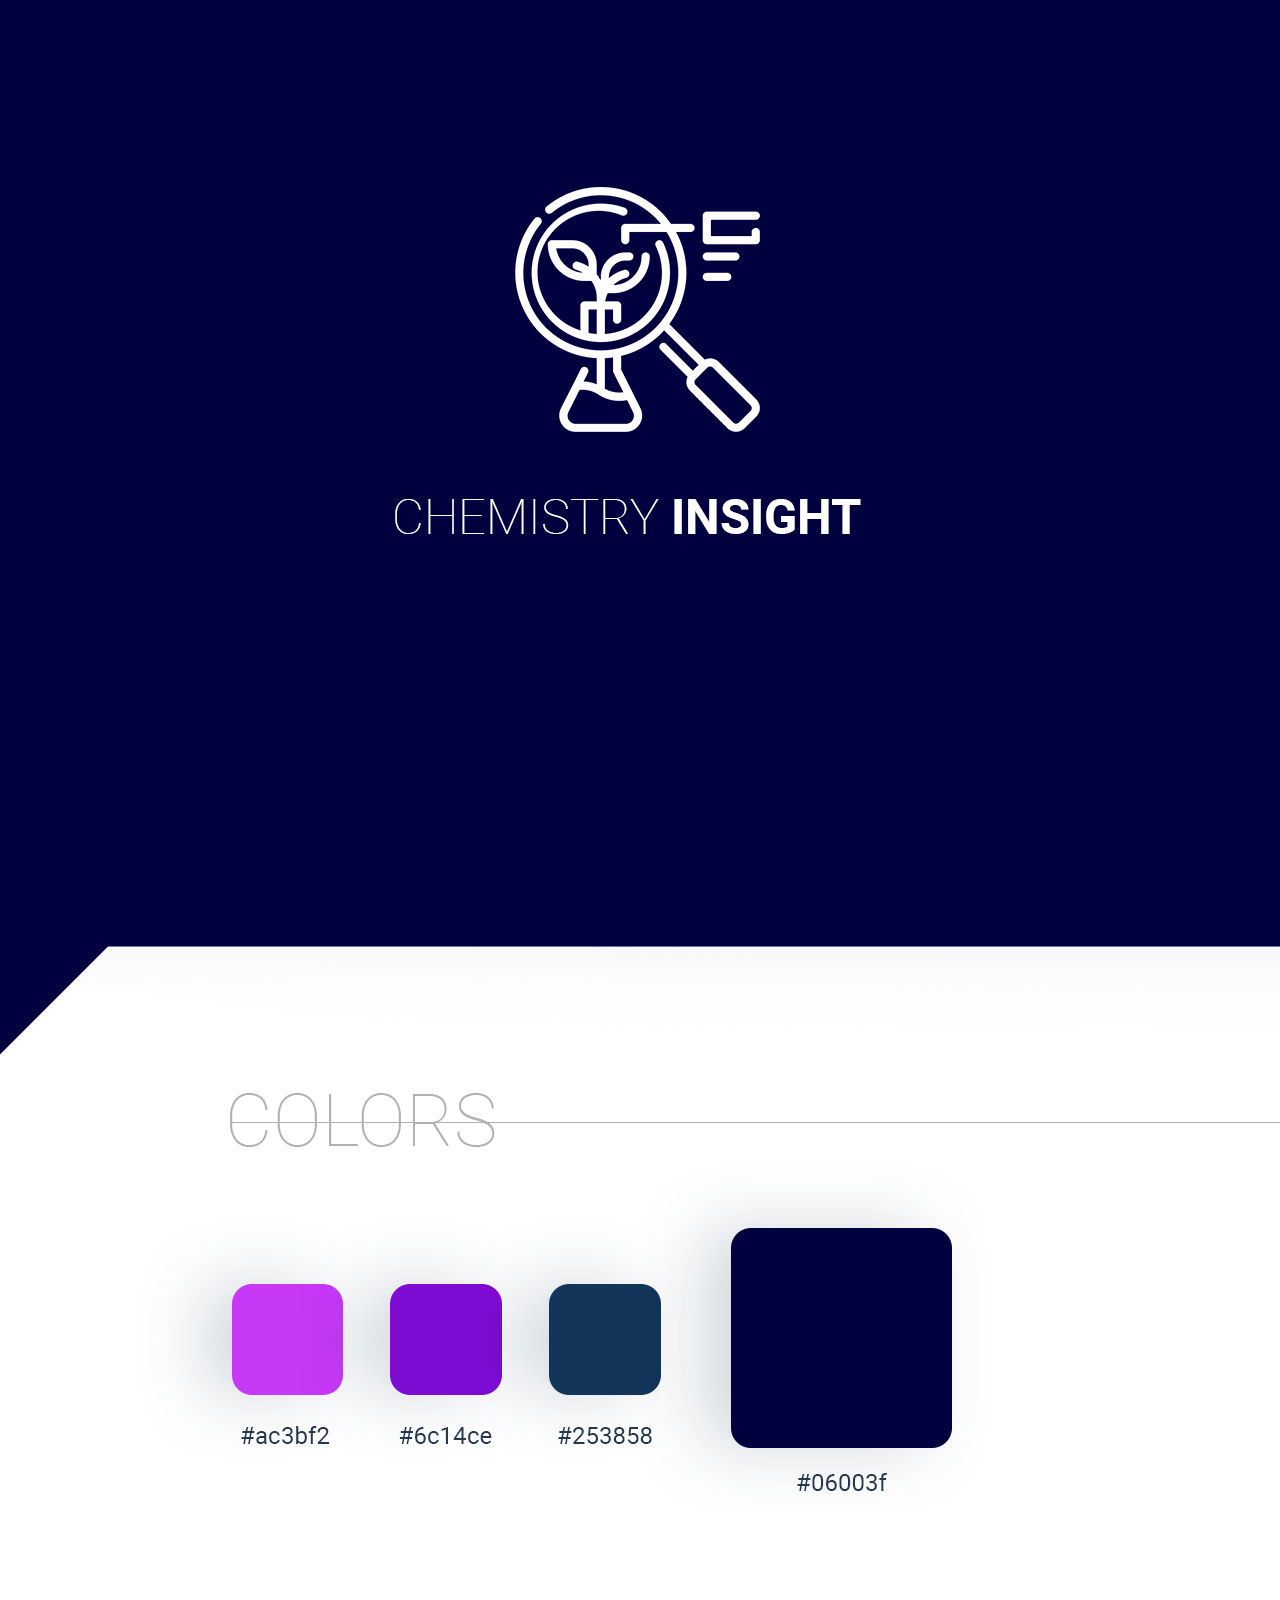
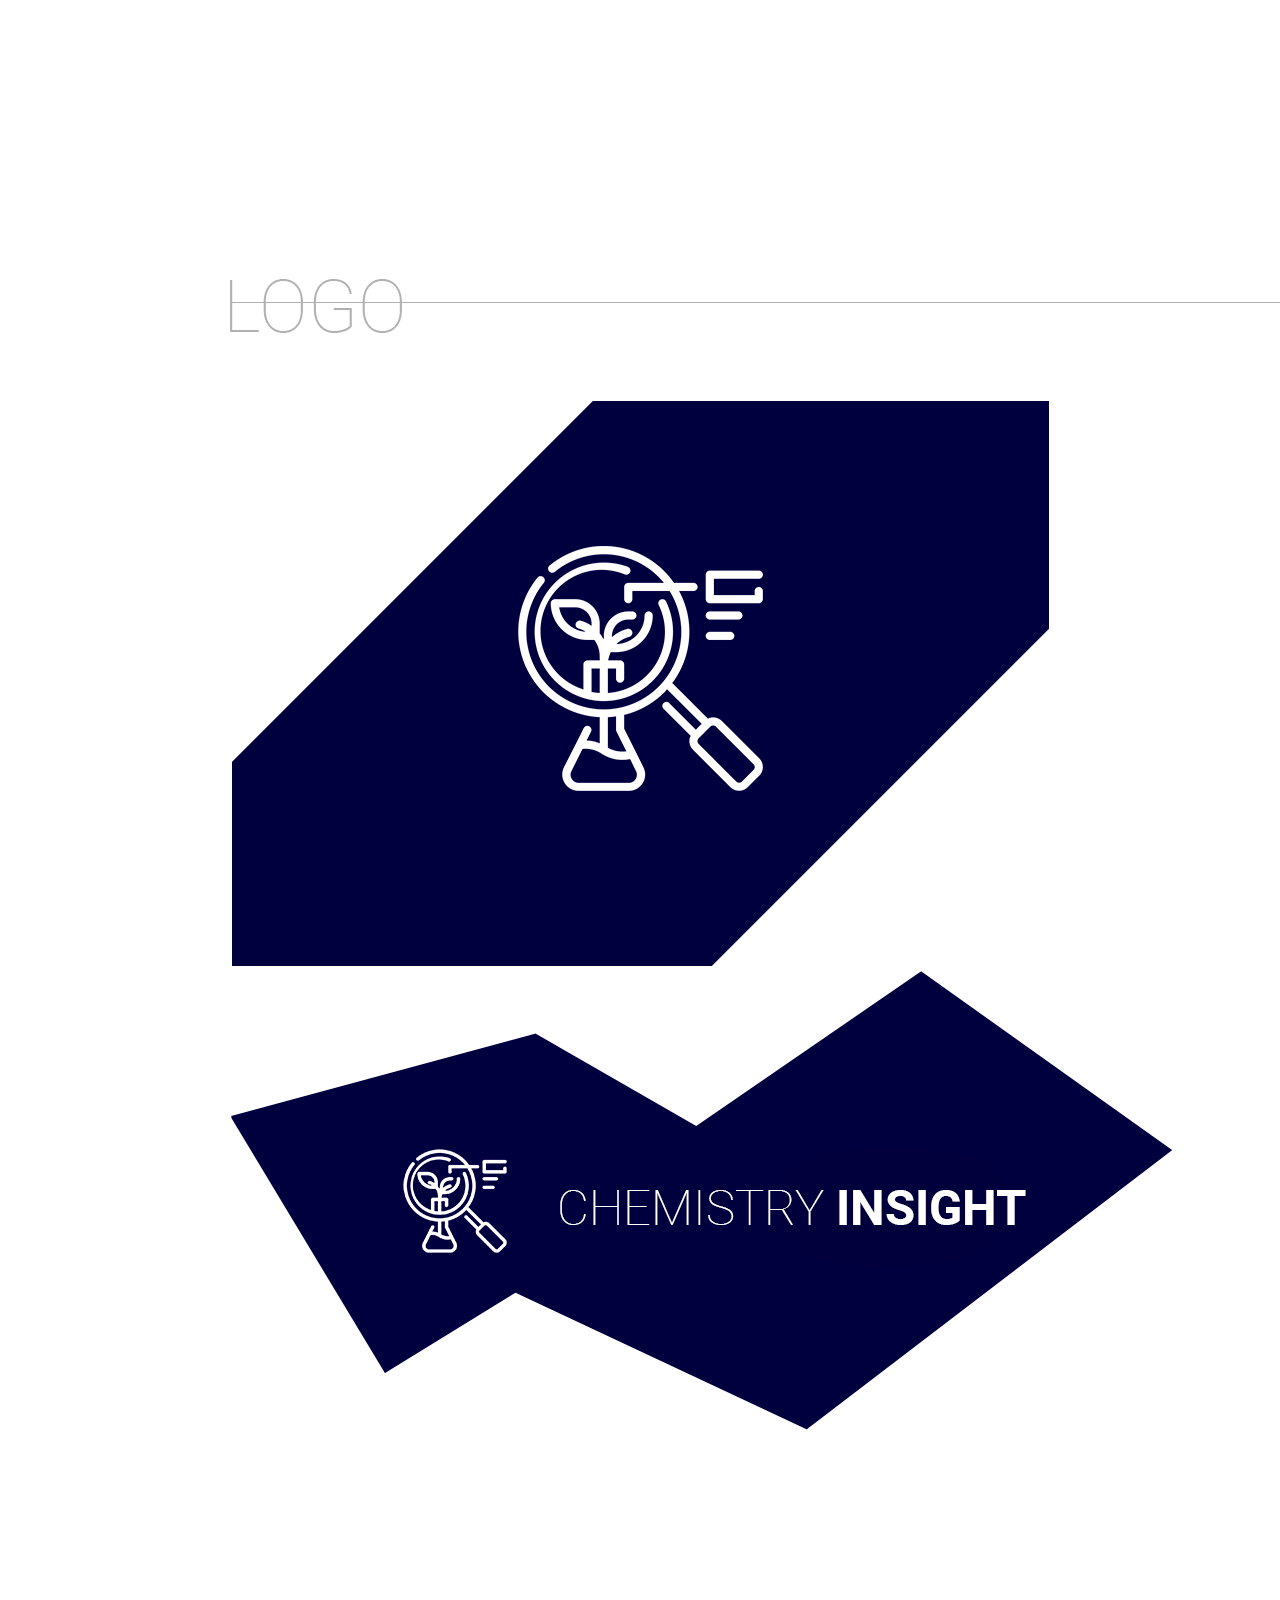
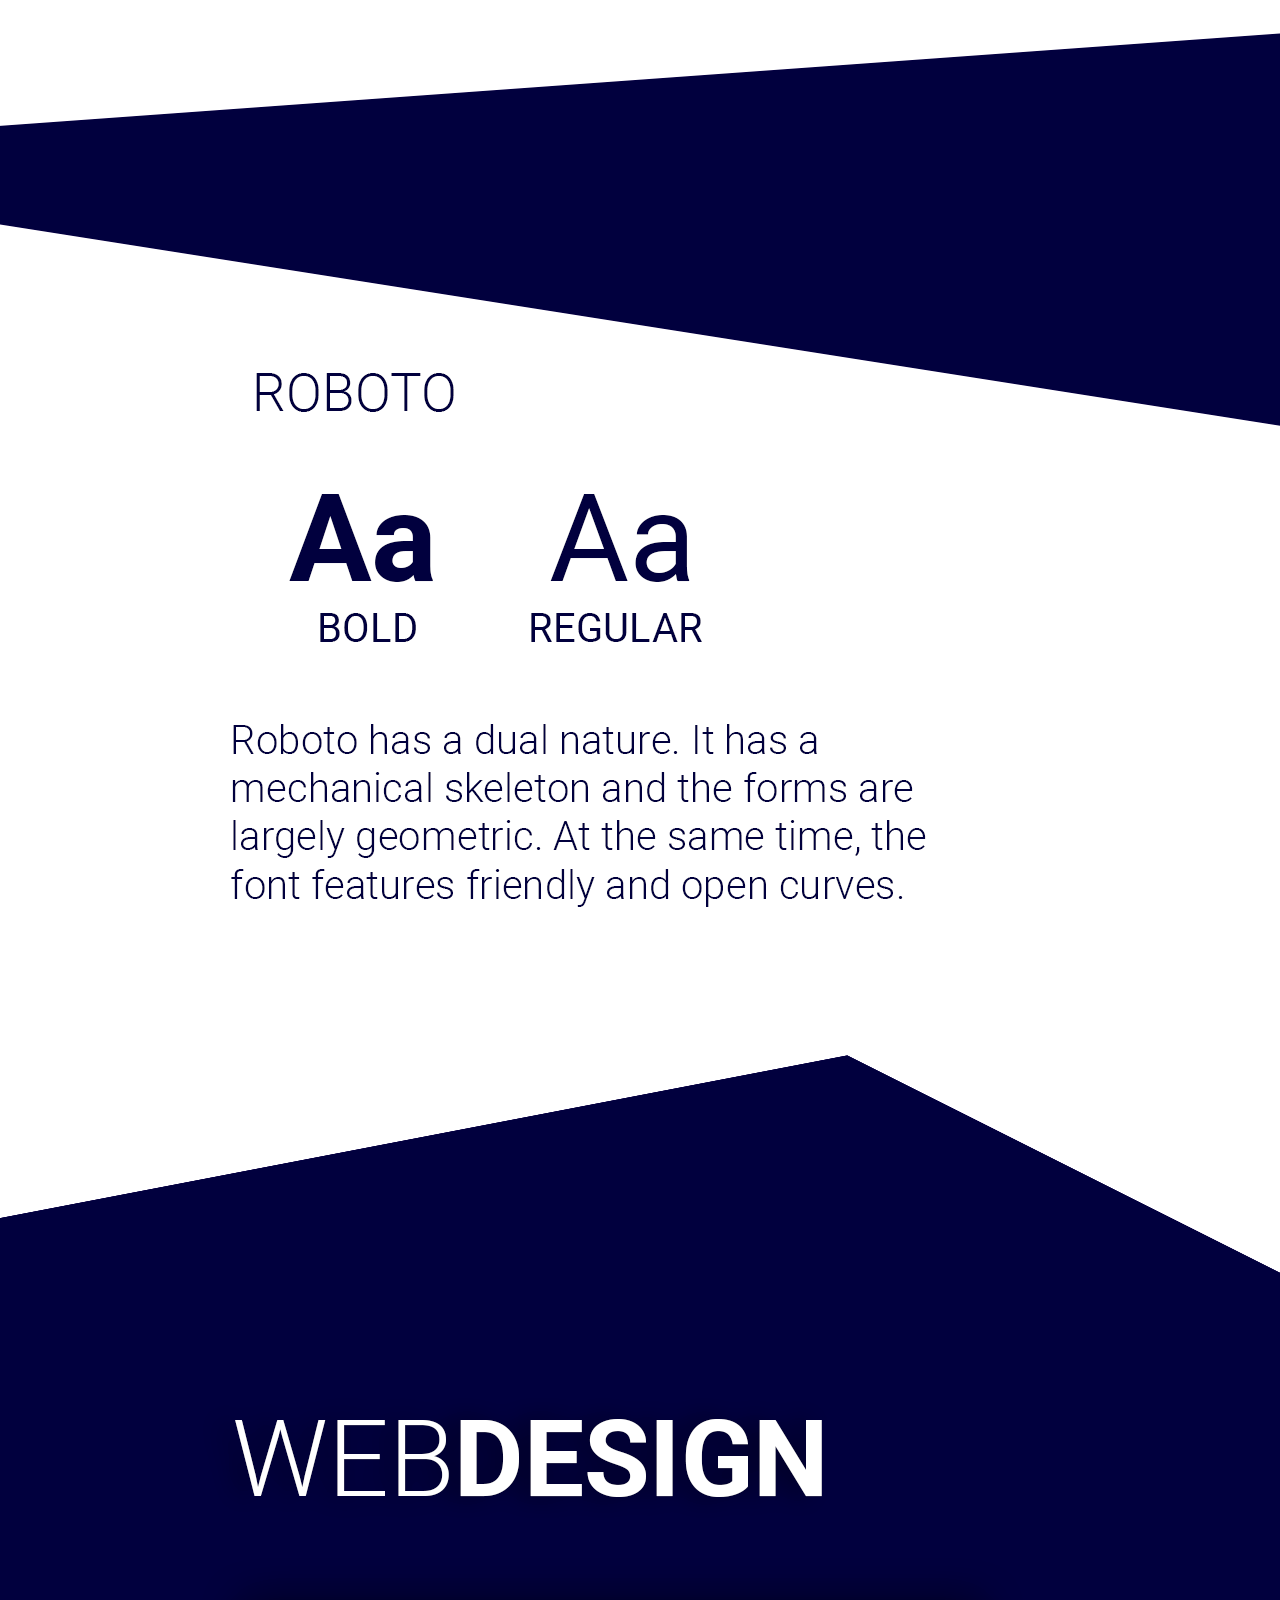
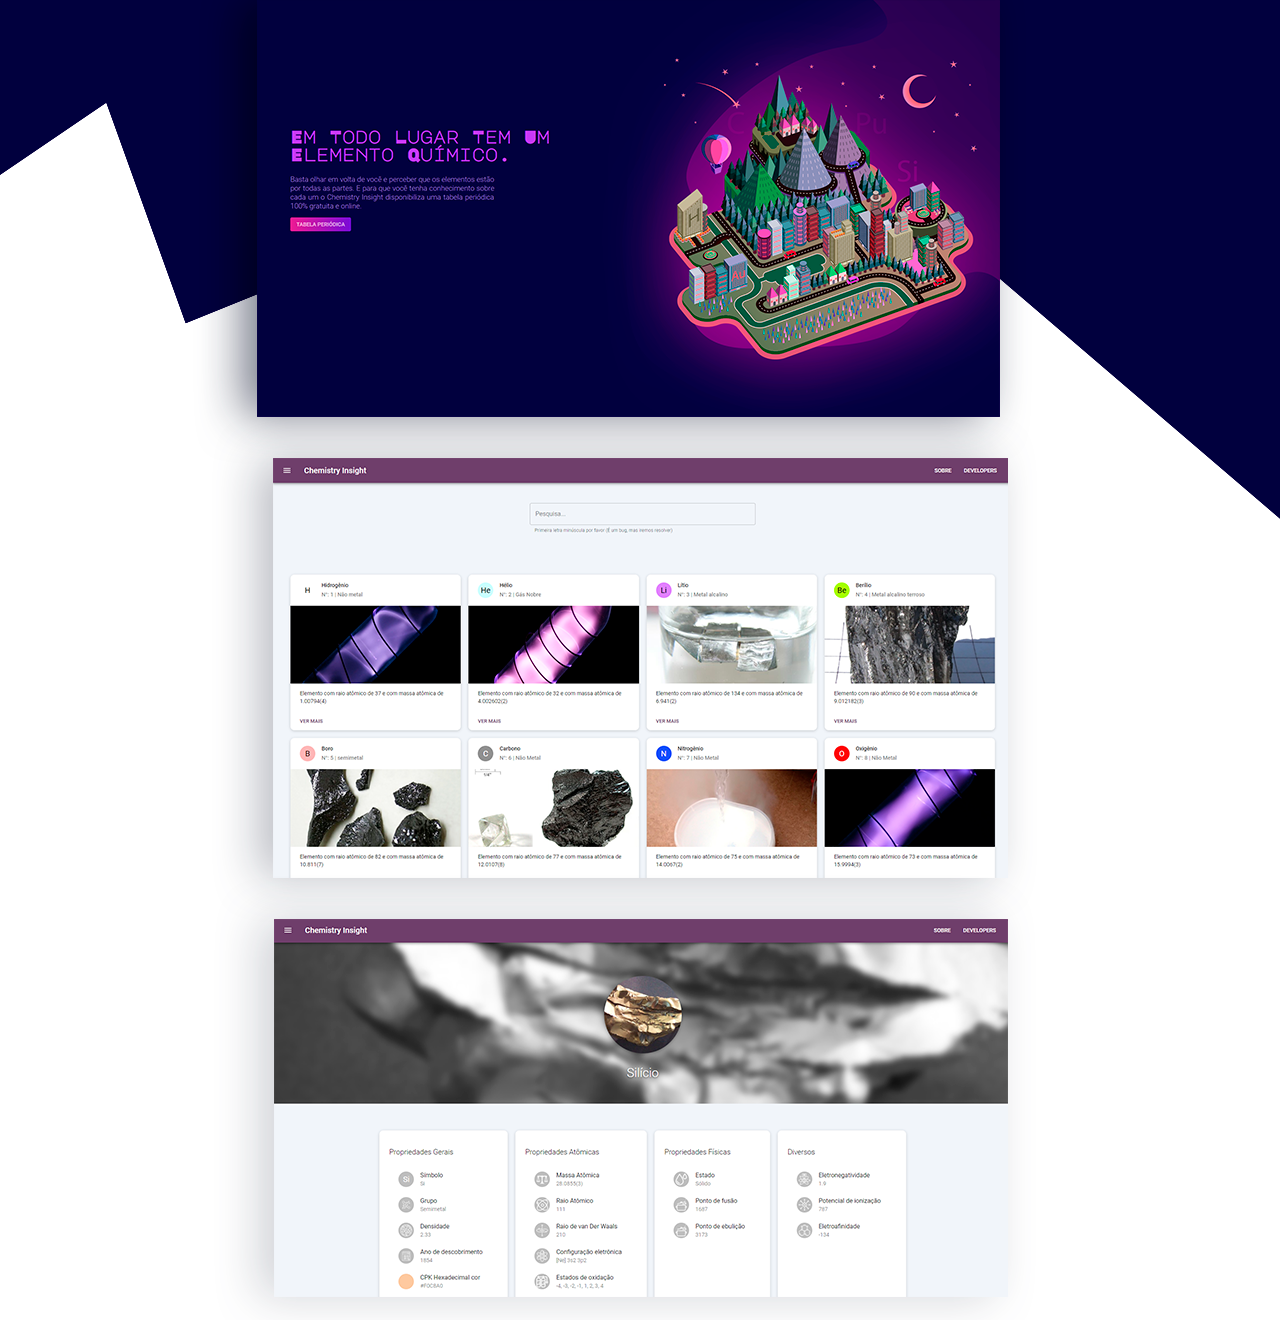
==== chemistry.html @ eb080ea0 "novo site" ====
<!DOCTYPE html>
<html lang="pt-br" dir="ltr">
  <head>
    <meta charset="utf-8">
    <link rel="stylesheet" href="style.css">
    <title>Chemistry Insight</title>
  </head>
  <body>
    <div class="chemistry-portfolio"></div>
  </body>
</html>
---- style.css ----
@import url('https://fonts.googleapis.com/css?family=PT+Sans:400,700|Roboto:100,300i,400,500,700&display=swap');

body {
  margin: 0px;
  font-family: 'Roboto', sans-serif;
}

.welcome {
  height: 100vh;
  background: url(./assets/fundo.png) center/cover;
  position: relative;
  background-position-x: right;
  background-position-y: top;
  background-size: calc(100% - 10px);
  background-repeat: no-repeat;
}

.textLeft {
  position: absolute;
  left: calc(10% - 10px);
  top: 30%;
  width: 50%;
  color: #31224E;
}

.textLeft h1 {
  font-size: 50pt;
  font-weight: 300;
  margin: 0px
}

.boldText {
  font-weight: 700 !important;
}

.textLeft p {
  text-align: justify;
  -ms-text-align-last: left;
  text-align-last: left;
  width: calc(60% + 20px);
  margin-bottom: 40px;
}

.fita {
  background: #31224E;
  height: 10px;
  width: calc(20% - 5px);
  border-radius: 10px;
  margin: 40px 0px;
}

/* PORTFÓLIO */
.portfolio {
  padding-top: 100px;
  height: 97vh;
  width: 100%;
  background: #F6F4F6;
}

.title-section {
  background-color: #31224E;
  height: 106px;
  width: 300px;
  display: flex;
  justify-content: center;
  align-items: center;
  border-radius: 0px 155px 155px 0px;
  color: #FFF;
  font-size: 18pt;
}

.card-area {
  display: block;
  width: 100%;
  justify-content: center;
  align-items: center;
}

.card-wide {
  background-image: -webkit-linear-gradient(right, #FFF, #FFF 55%, #43e97b 50%, #38f9d7);
  background-image: -o-linear-gradient(right, #FFF, #FFF 55%, #43e97b 50%, #38f9d7);
  background-image: linear-gradient(to left, #FFF, #FFF 55%, #43e97b 50%, #38f9d7);
  ;
  background-position: 100% 0;
  background-size: 200% 100%;
  transition: all .25s ease-in;
  color: #7F6BA7;
  box-shadow: 0px 10px 40px #121b4629;
  width: 60%;
  height: 160px;
  border-radius: 20px;
  display: flex;
  justify-content: left;
  align-items: center;
  margin: 50px 0px;
  transition: .5s;
  position: relative;
  text-decoration: none;
}

.previewCard {
  width: 305px;
  height: 160px;
  float: right;
  position: absolute;
  right: 0;
  border-radius: 0px 20px 20px 0px;
}

#chemistry {
  background-image: -webkit-linear-gradient(right, #FFF, #FFF 55%, #667eea 50%, #764ba2);
  background-image: -o-linear-gradient(right, #FFF, #FFF 55%, #667eea 50%, #764ba2);
  background-image: linear-gradient(to left, #FFF, #FFF 55%, #667eea 50%, #764ba2);
  ;
}

#soulsbuild {
  background-image: -webkit-linear-gradient(right, #FFF, #FFF 55%, #8ec5fc 50%, #e0c3fc);
  background-image: -o-linear-gradient(right, #FFF, #FFF 55%, #8ec5fc 50%, #e0c3fc);
  background-image: linear-gradient(to left, #FFF, #FFF 55%, #8ec5fc 50%, #e0c3fc);
  ;
}

#eimedico:hover {
  color: white;
  text-shadow: 0px 2px 6px #000000;
  background-position: 0 0;
}

#chemistry:hover {
  color: white;
  text-shadow: 0px 2px 6px #000000;
  background-position: 0 0;
}

#soulsbuild:hover {
  color: white;
  text-shadow: 0px 2px 6px #000000;
  background-position: 0 0;
}

#prevEimedico, #prevChemistry, #prevSoulsbuild, #prevCoup {
  transition: .5s;
  opacity: 0;
  background-position: 306px;
  background-repeat: no-repeat;
}

#prevEimedico {
  background: url("./assets/eimedico.png") center/cover;
  background-repeat: no-repeat;
}

#prevChemistry {
  background: url("./assets/chemistry.png") center/cover;
  background-repeat: no-repeat;
}

#prevSoulsbuild {
  background: url("./assets/soulsbuild.png") center/cover;
  background-repeat: no-repeat;
}

#prevCoup {
  background: url("./assets/soulsbuild.png") center/cover;
  background-repeat: no-repeat;
}

.card-wide h1 {
  font-size: 30pt;
  margin-left: 50px;
  font-weight: 300;
}

.btn-standard {
  background: #31224E;
  padding: 15px 30px;
  border: none;
  border-radius: 100px;
  box-shadow: 0px 18px 40px -12px rgb(49, 34, 78);
  color: #FFF;
  text-transform: uppercase;
  font-weight: 600;
  outline: none;
  cursor: pointer;
  text-decoration: none;
}

.design {
  display: flex;
  justify-content: center;
  height: 81vh;
}

.design-shell {
  background-color: #31224E;
  border-radius: 30px;
  box-shadow: 0px 10px 40px #121b4666;
  display: flex;
  flex-direction: row;
  flex-wrap: wrap;
  justify-content: center;
  align-items: center;
  align-content: center;
  width: 70%;
  height: 80vh;
  position: relative;
  margin-top: -70px;
  padding-top: 75px;
}

.design-tile {
  position: absolute;
  left: 0;
  top: 45px;
  background: #FFF;
  color: #31224E;
  width: 360px;
}

.card {
  border-radius: 20px;
  width: 450px;
  height: 250px;
  box-shadow: 0px 10px 40px #121b4629;
  margin: 20px;
}

#card1 {
  background: url("./assets/The-last-Of-Us-2-arte.png") center/cover;
}

#card2 {
  background: url("./assets/Wallpaper-instinct.png") center/cover;
}

#card3 {
  background: url("./assets/Wallpaper-Planets.png") center/cover;
}

#card4 {
  background: url("./assets/Wallpaper-Stranger-Things.png") center/cover;
}

.text-left-about{
  display: flex;
  justify-content: center;
  align-items: center;
}

.text-left-about h1{
  color: #31224E;
  margin: 0px;
}

.final-design {
    height: 100px;
    display: flex;
    justify-content: center;
    align-items: center;
}

@media only screen and (max-width: 1400px) {
  .design {
    height: auto;
    padding: 40px;
  }

  .design-shell {
    height: auto;
    width: calc(90% + 80px);
    padding-top: 185px;
    padding-bottom: 40px;
  }
}

.eimedico-portfolio{
  background: url("./assets/eimedico-portfolio.png");
  background-position: top;
  height: 1005vh;
  width: 100%;
  background-repeat: no-repeat;
}

.chemistry-portfolio{
  background: url("./assets/chemistry-portfolio.png");
  background-position: top;
  height: 680vh;
  width: 100%;
  background-repeat: no-repeat;
}

@media only screen and (max-width: 768px) {
  .textLeft h1 {
    font-size: 40pt;
  }
  .design-shell {
    height: auto;
    padding-top: 185px;
    padding-bottom: 40px;
  }
}

@media only screen and (max-width: 425px) {
  .textLeft h1 {
    font-size: 32pt;
    width: 50%;
  }

  .textLeft {
    width: 90%;
    top: 20%;
  }

  .portfolio {
    height: auto;
    padding: 90px 0px;
    margin: 20px 0px;
  }

  .card-wide {
    width: 90%
  }

  .welcome {
    background-size: 615px;
    background-repeat: no-repeat;
    background-position-y: top;
    background-position-x: -180px;
  }

  .design-tile {
    width: 240px;
    font-size: 12pt;
    height: 80px;
  }
  .design-shell{
    margin-top: -110px;
  }
  .card {
    height: 165px;
  }
}
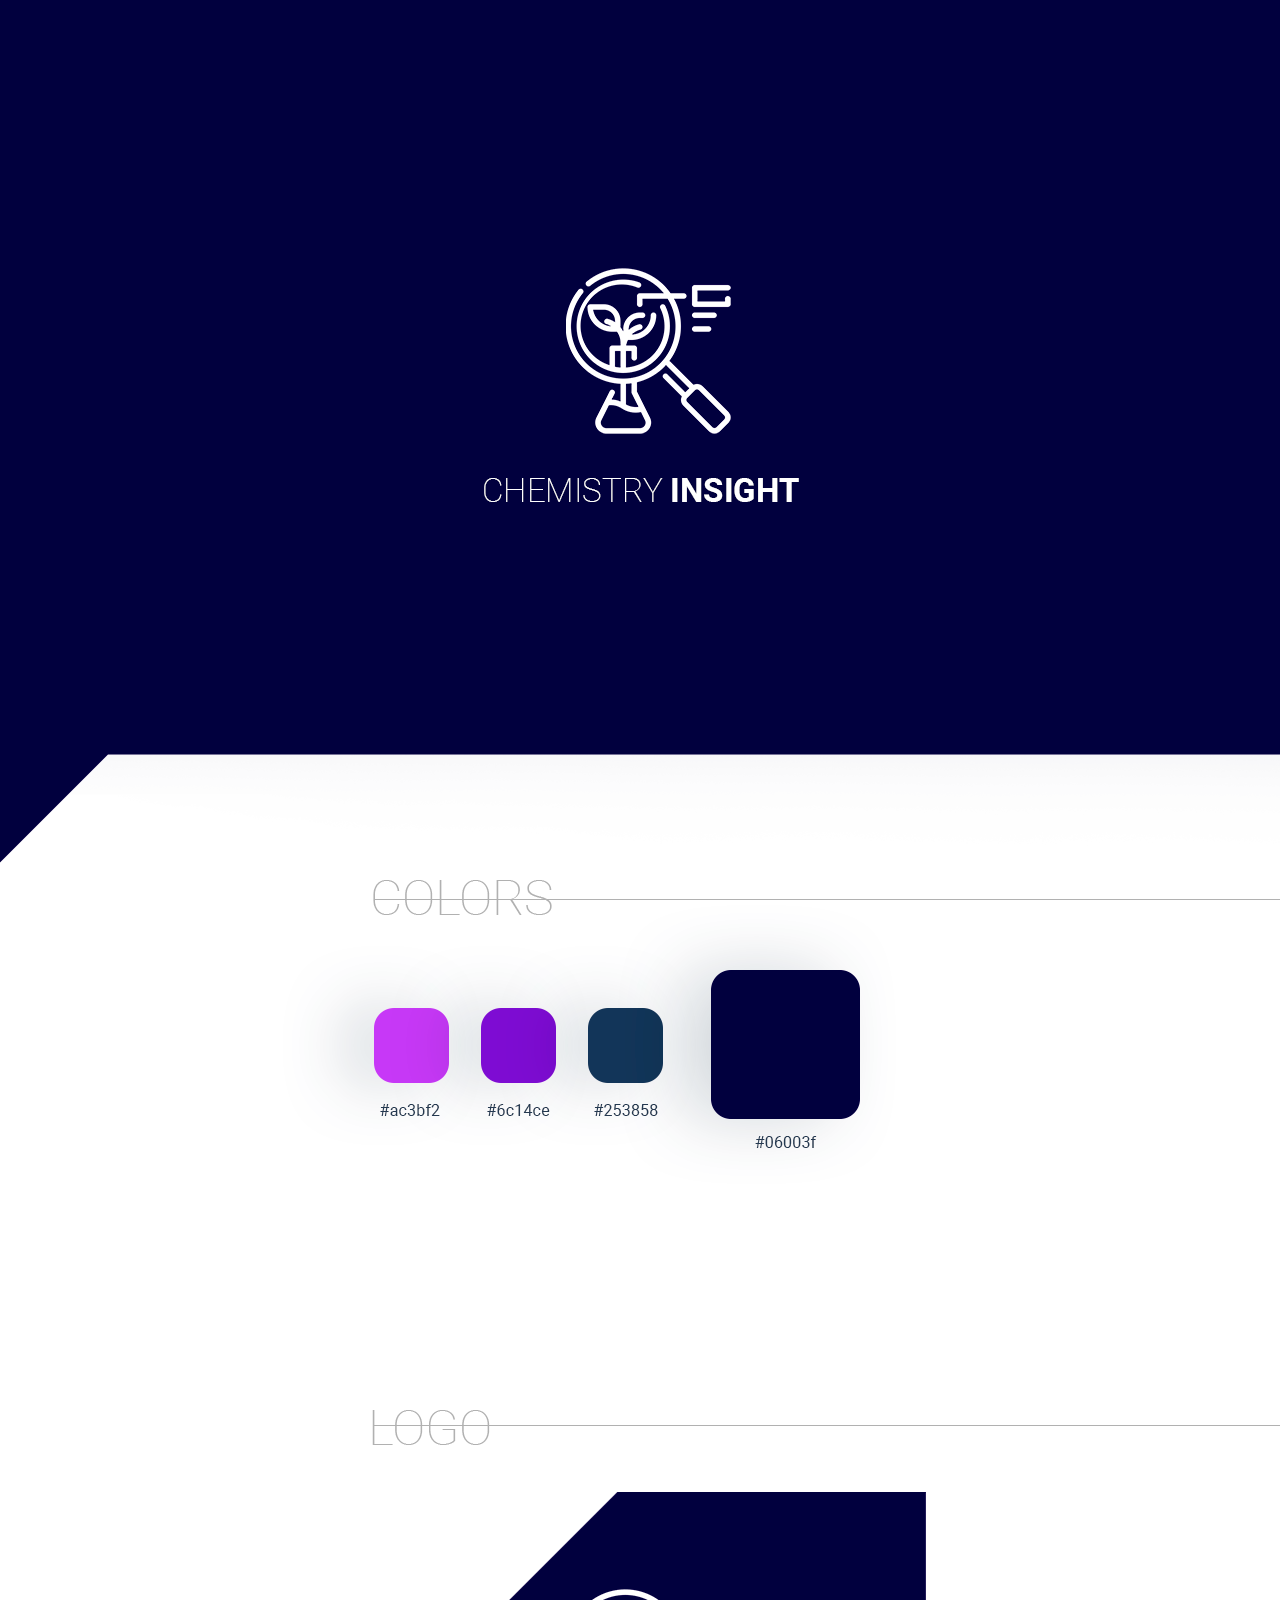
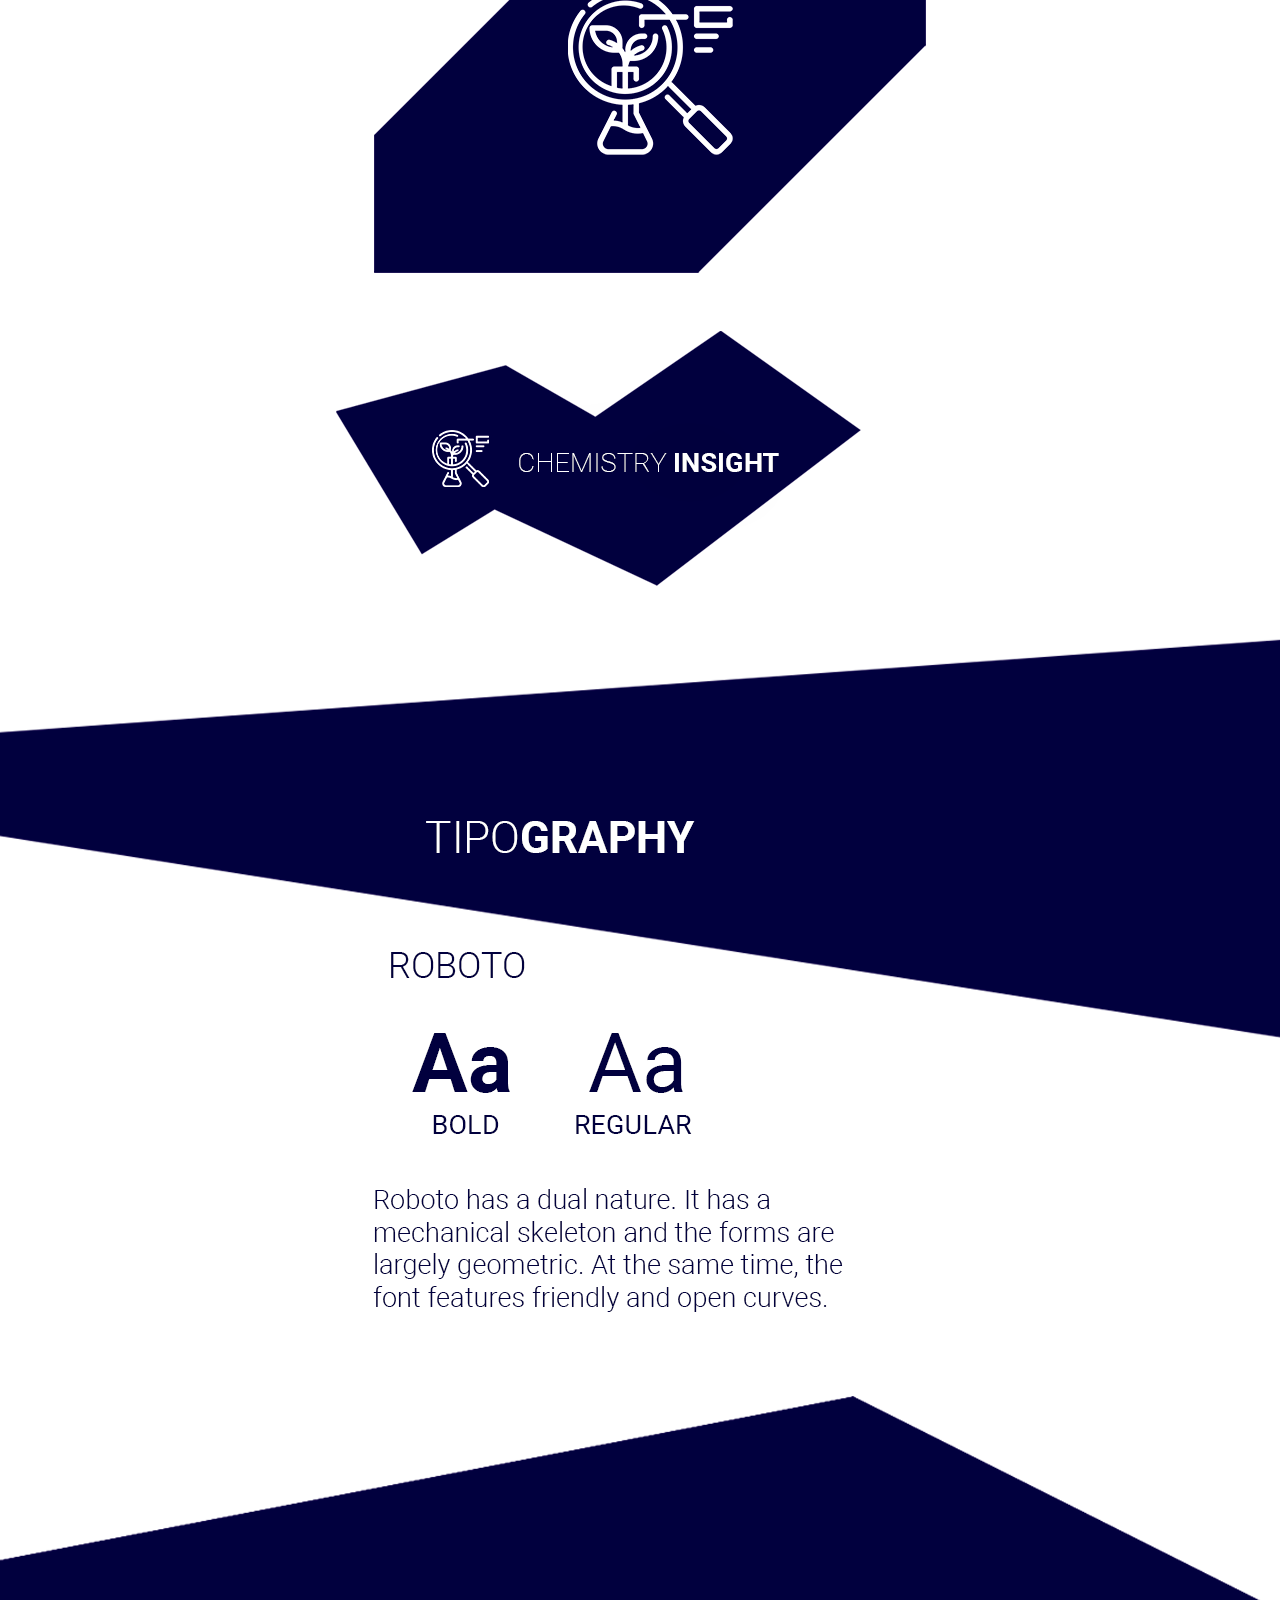
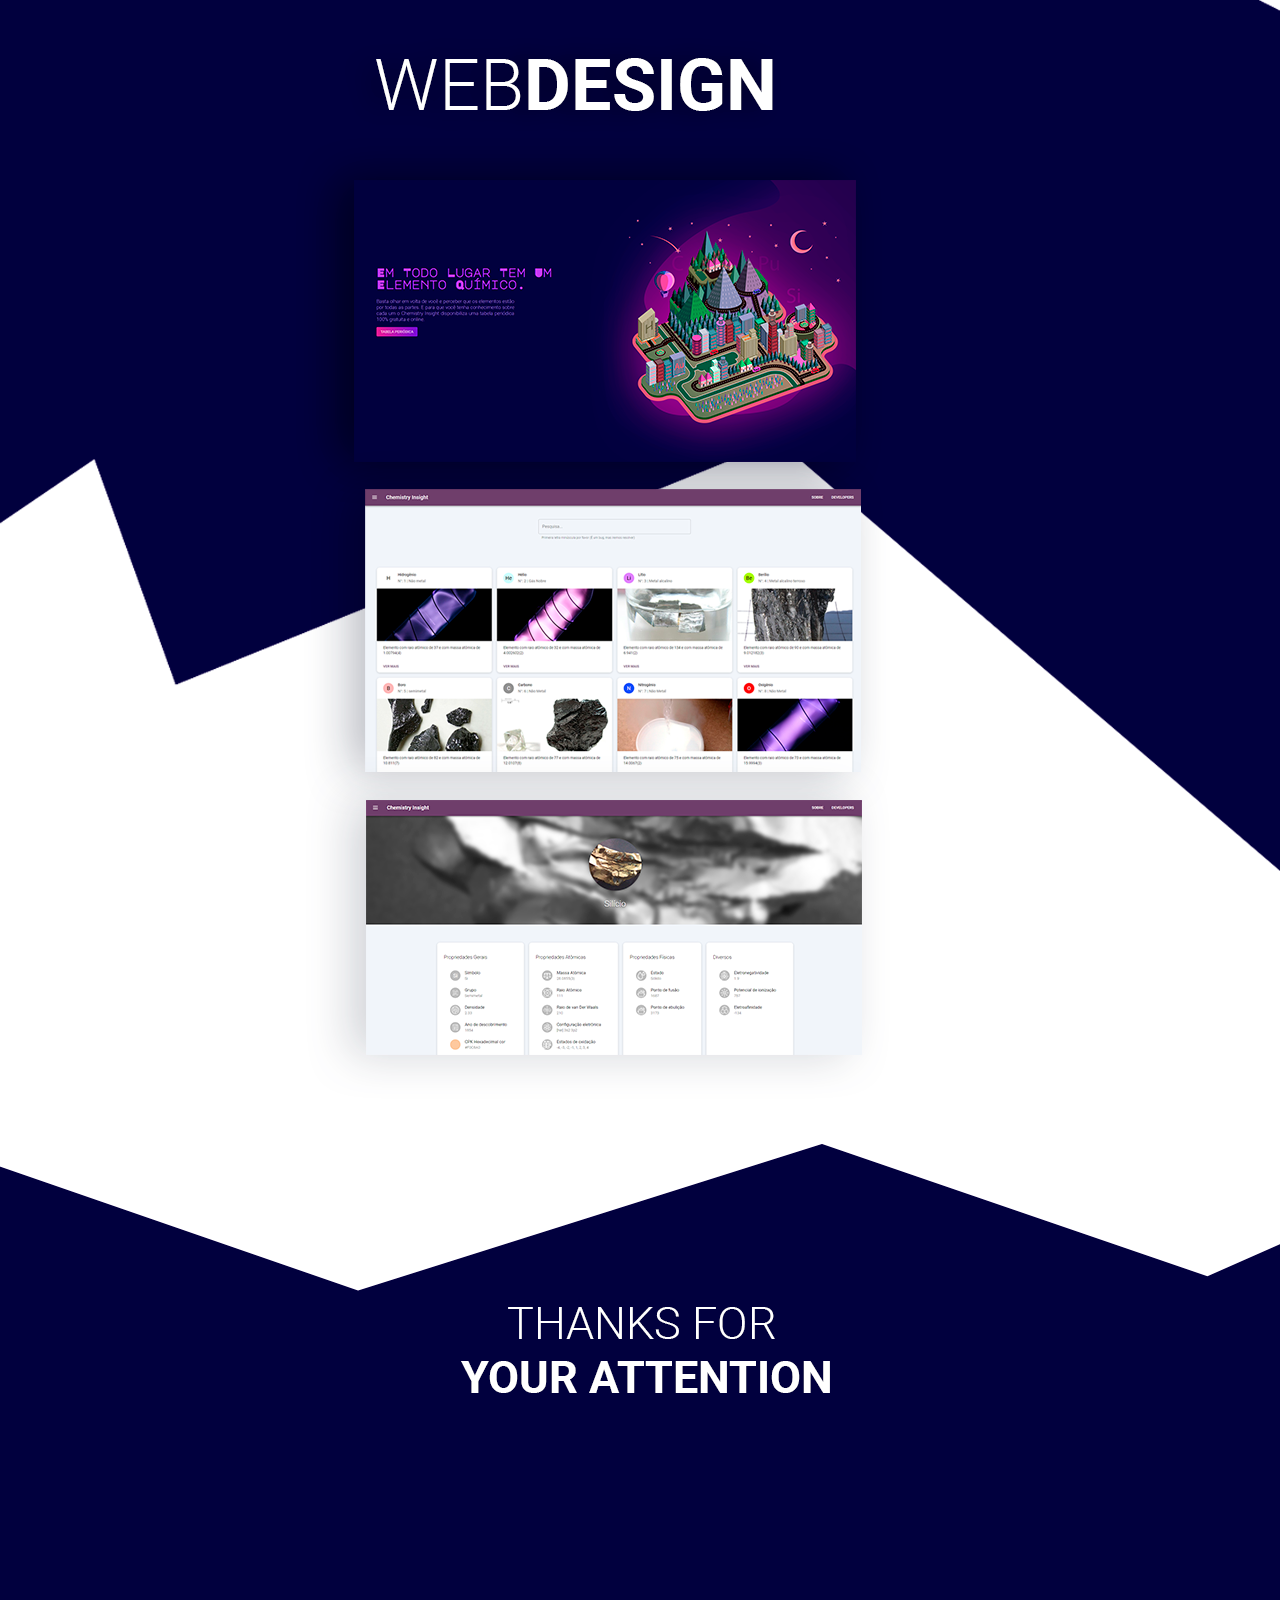
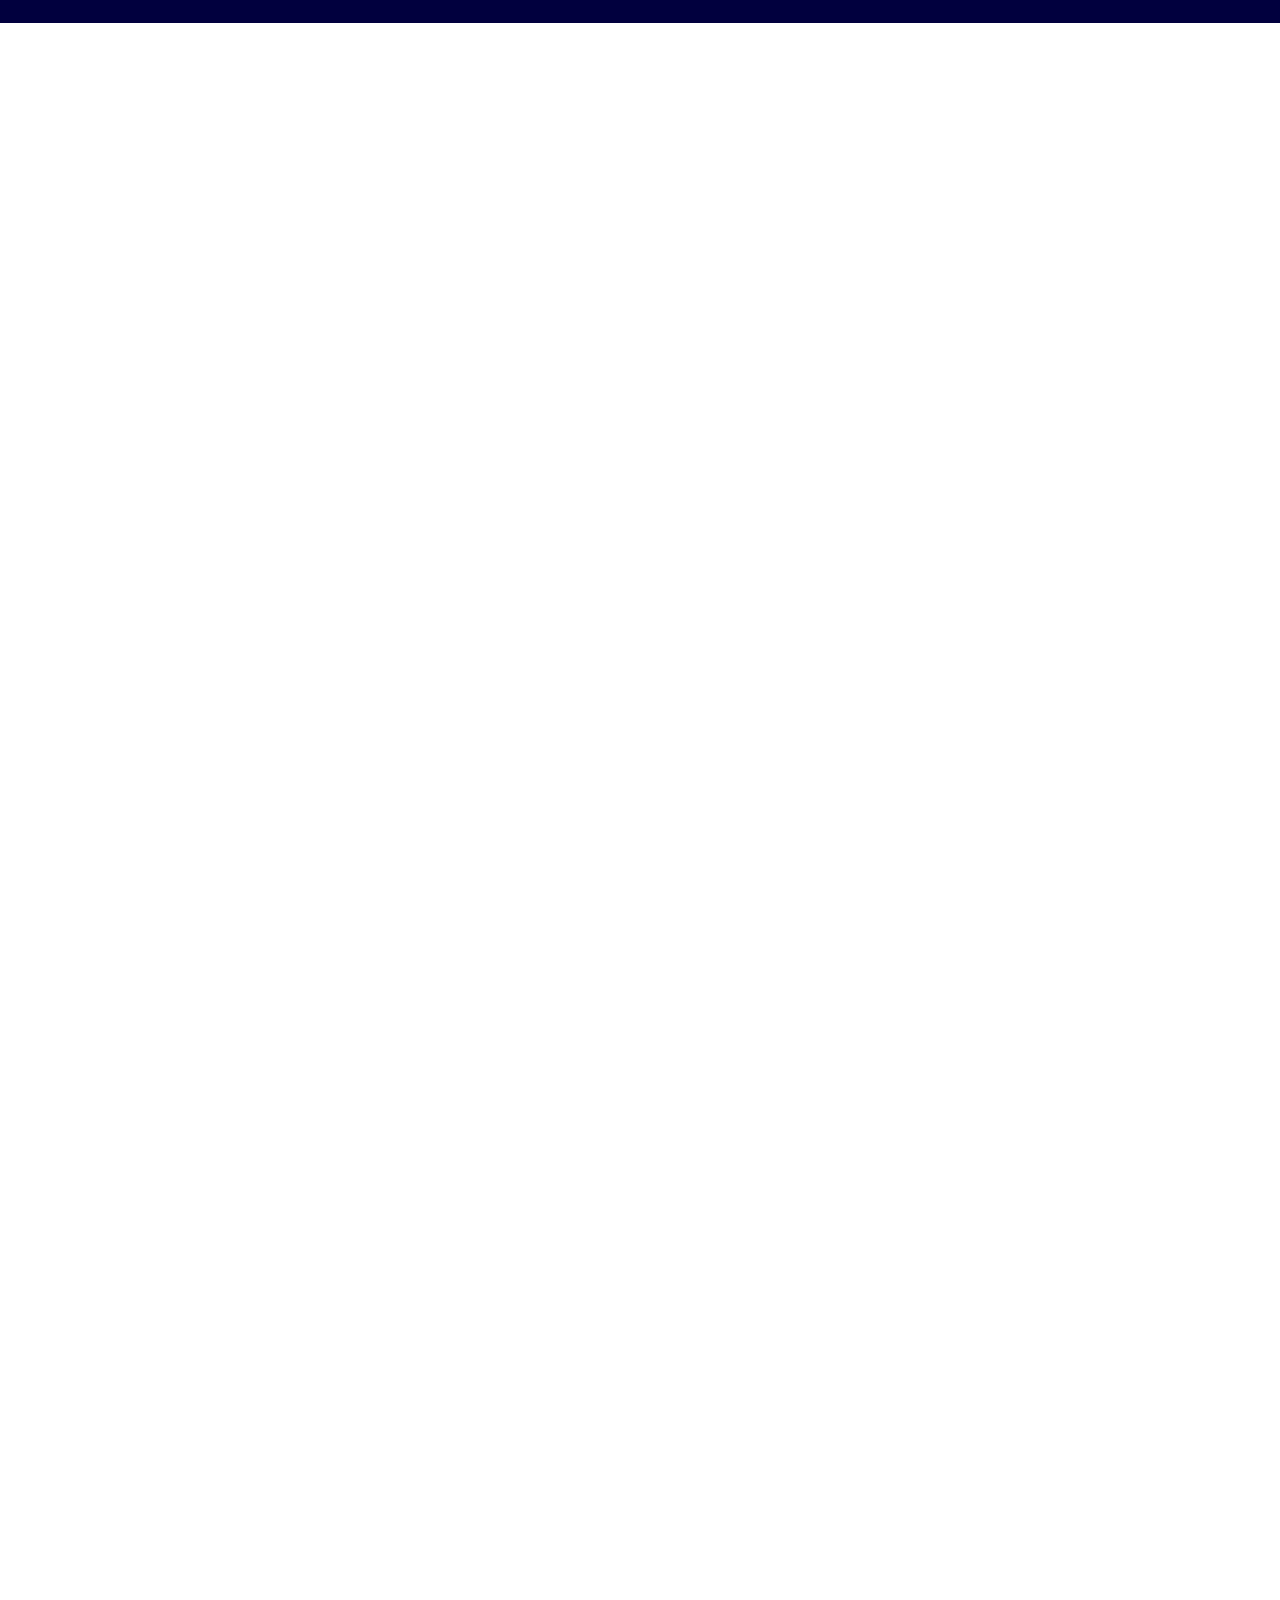
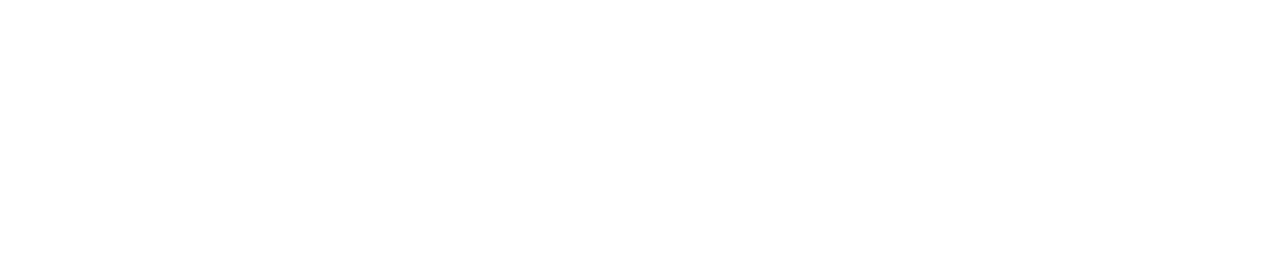
==== commit bbf0d1af: "correção portfolio" ====
--- a/chemistry.html
+++ b/chemistry.html
@@ -1,6 +1,7 @@
 <!DOCTYPE html>
 <html lang="pt-br" dir="ltr">
   <head>
+    <meta name="viewport" content="width=device-width, initial-scale=1.0">
     <meta charset="utf-8">
     <link rel="stylesheet" href="style.css">
     <title>Chemistry Insight</title>
--- a/style.css
+++ b/style.css
@@ -7,7 +7,7 @@
 
 .welcome {
   height: 100vh;
-  background: url(./assets/fundo.png) center/cover;
+  background: url("./assets/Fundo.png") center/cover;
   position: relative;
   background-position-x: right;
   background-position-y: top;
@@ -242,25 +242,52 @@
   background: url("./assets/Wallpaper-Stranger-Things.png") center/cover;
 }
 
-.text-left-about{
-  display: flex;
-  justify-content: center;
-  align-items: center;
-}
-
-.text-left-about h1{
+.text-left-about {
+  display: flex;
+  justify-content: center;
+  align-items: center;
+}
+
+.text-left-about h1 {
   color: #31224E;
   margin: 0px;
 }
 
 .final-design {
-    height: 100px;
-    display: flex;
-    justify-content: center;
-    align-items: center;
-}
-
-@media only screen and (max-width: 1400px) {
+  height: 100px;
+  display: flex;
+  justify-content: center;
+  align-items: center;
+}
+
+.eimedico-portfolio {
+  background: url("./assets/eimedico-portfolio.png");
+  background-position: top;
+  height: 1005vh;
+  width: 100%;
+  background-repeat: no-repeat;
+}
+
+.chemistry-portfolio {
+  background: url("./assets/chemistry-portfolio.png");
+  background-position: top;
+  height: 680vh;
+  width: 100%;
+  background-repeat: no-repeat;
+}
+
+@media screen and (max-width: 1440px) {
+  .chemistry-portfolio {
+    height: 740vh;
+  }
+
+  .eimedico-portfolio {
+    height: 1109vh;
+    background-size: cover;
+  }
+}
+
+@media screen and (max-width: 1400px) {
   .design {
     height: auto;
     padding: 40px;
@@ -274,34 +301,33 @@
   }
 }
 
-.eimedico-portfolio{
-  background: url("./assets/eimedico-portfolio.png");
-  background-position: top;
-  height: 1005vh;
-  width: 100%;
-  background-repeat: no-repeat;
-}
-
-.chemistry-portfolio{
-  background: url("./assets/chemistry-portfolio.png");
-  background-position: top;
-  height: 680vh;
-  width: 100%;
-  background-repeat: no-repeat;
-}
-
-@media only screen and (max-width: 768px) {
+@media screen and (max-width: 1024px) {
+  .chemistry-portfolio {
+    height: 740vh;
+  }
+}
+
+@media screen and (max-width: 768px) {
   .textLeft h1 {
     font-size: 40pt;
   }
+
   .design-shell {
     height: auto;
     padding-top: 185px;
     padding-bottom: 40px;
   }
-}
-
-@media only screen and (max-width: 425px) {
+
+  .eimedico-portfolio {
+    height: 865vh;
+  }
+  .chemistry-portfolio{
+    height: 603vh;
+    background-size: cover;
+  }
+}
+
+@media screen and (max-width: 425px) {
   .textLeft h1 {
     font-size: 32pt;
     width: 50%;
@@ -309,7 +335,7 @@
 
   .textLeft {
     width: 90%;
-    top: 20%;
+    top: 30%;
   }
 
   .portfolio {
@@ -334,10 +360,19 @@
     font-size: 12pt;
     height: 80px;
   }
-  .design-shell{
+
+  .design-shell {
     margin-top: -110px;
   }
+
   .card {
     height: 165px;
   }
-}
+
+  .eimedico-portfolio {
+    height: 465vh;
+  }
+  .chemistry-portfolio {
+    height: 395vh;
+}
+}
